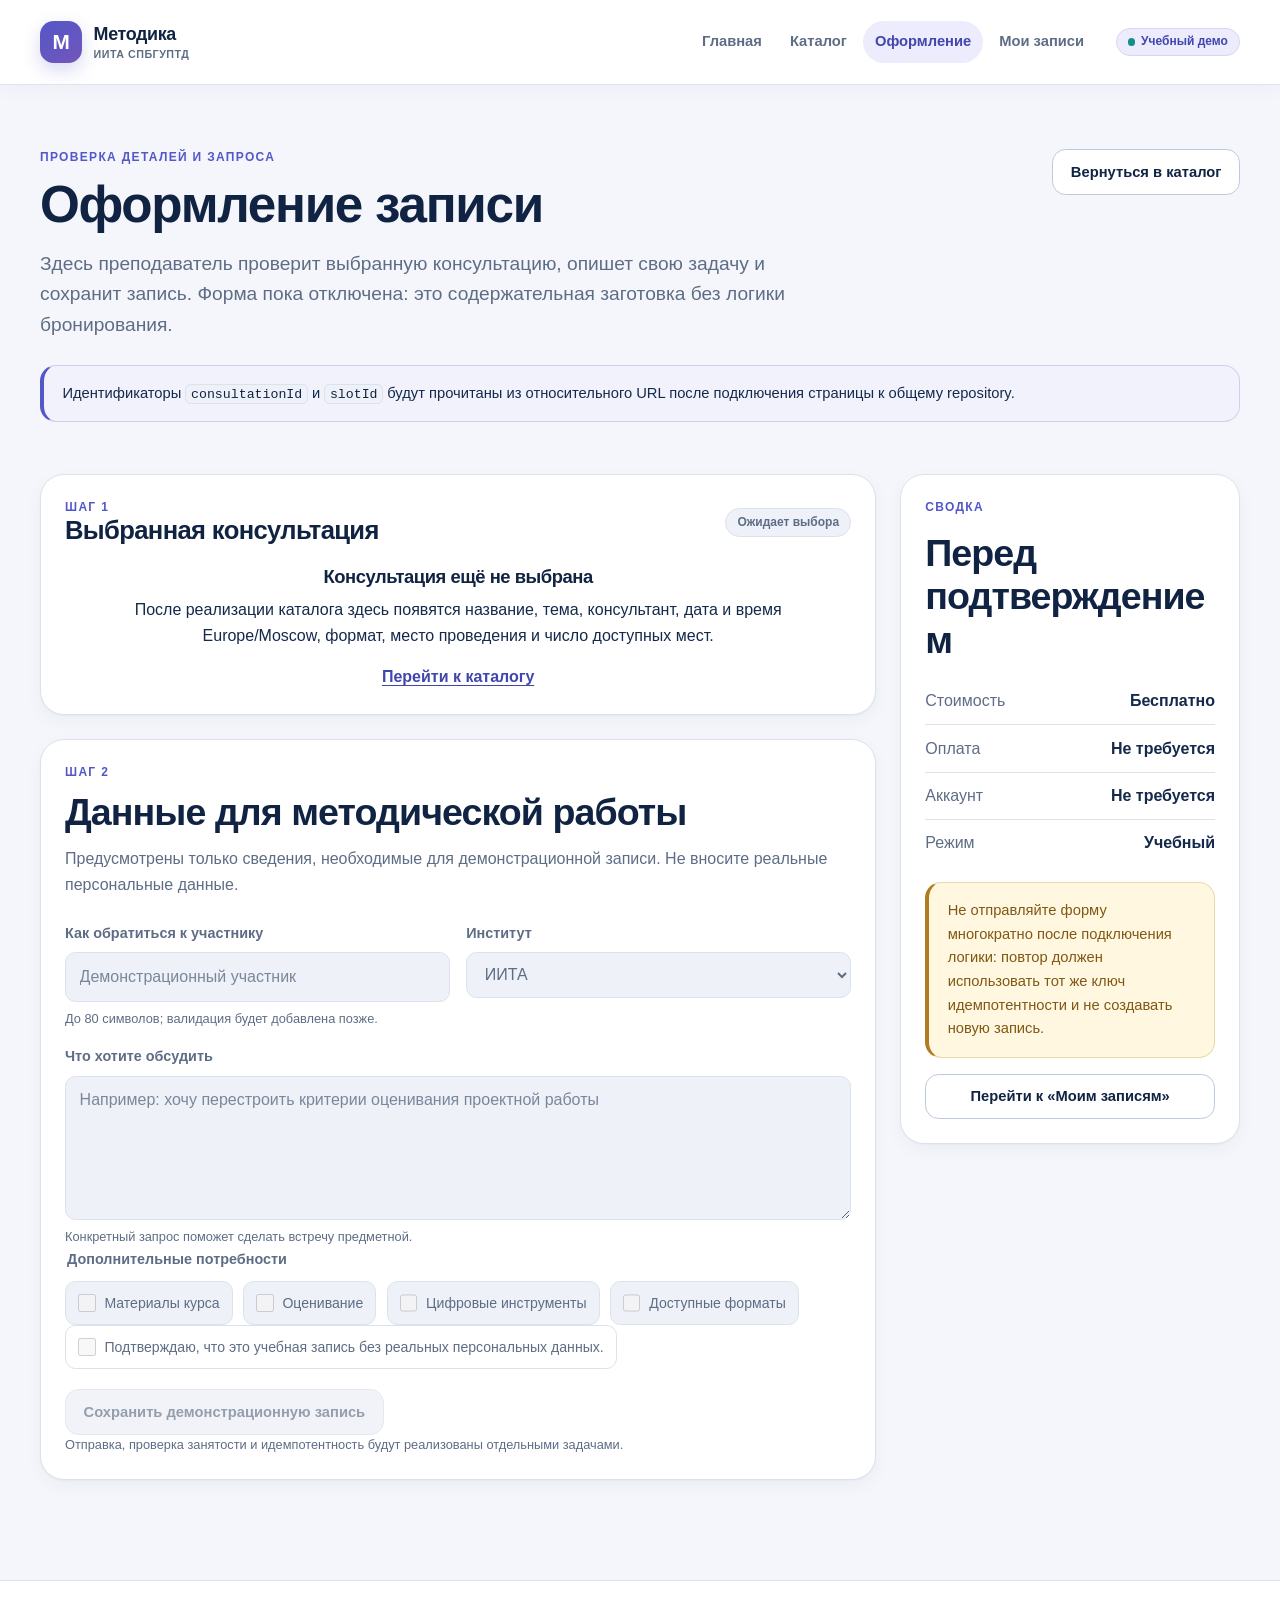
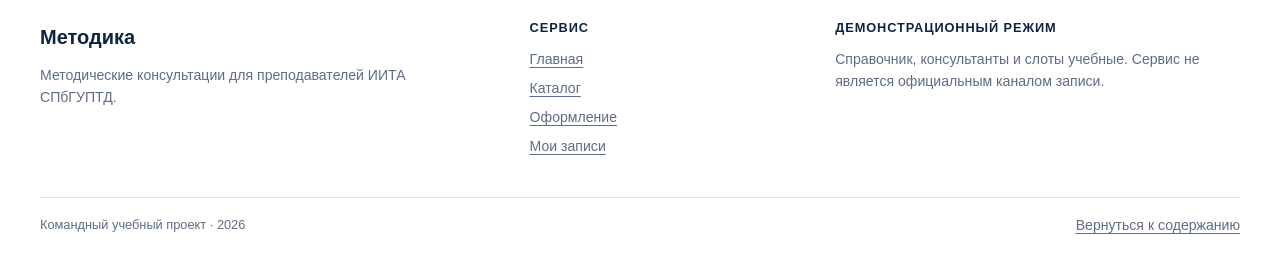
==== docs/booking.html @ cce5e667 "chore: add team project scaffold" ====
<!doctype html>
<html lang="ru">
<head>
  <meta charset="utf-8">
  <meta name="viewport" content="width=device-width, initial-scale=1">
  <meta name="color-scheme" content="light">
  <meta name="theme-color" content="#f4f6fb">
  <meta name="description" content="Заготовка оформления записи на методическую консультацию ИИТА СПбГУПТД.">
  <title>Оформление записи — Методика</title>
  <link rel="stylesheet" href="./assets/css/common.css">
  <script type="module" src="./assets/js/components.js"></script>
</head>
<body data-page="booking">
  <a class="skip-link" href="#main-content">Перейти к содержанию</a>

  <header class="site-header" data-site-header>
    <div class="container header-inner">
      <a class="brand" href="./index.html" aria-label="Методика — главная">
        <span class="brand-mark" aria-hidden="true">М</span>
        <span class="brand-copy">
          <span class="brand-name">Методика</span>
          <span class="brand-subtitle">ИИТА СПбГУПТД</span>
        </span>
      </a>
      <nav class="site-nav" id="site-navigation" aria-label="Основная навигация" data-site-nav>
        <a href="./index.html" data-page-link="home">Главная</a>
        <a href="./catalog.html" data-page-link="catalog">Каталог</a>
        <a href="./booking.html" data-page-link="booking">Оформление</a>
        <a href="./orders.html" data-page-link="orders">Мои записи</a>
      </nav>
      <span class="badge badge-mode" data-mode-badge>Учебный демо</span>
      <button class="nav-toggle" type="button" aria-expanded="false" aria-controls="site-navigation" data-nav-toggle>
        <span class="nav-toggle-icon" aria-hidden="true"><span></span><span></span><span></span></span>
        <span>Меню</span>
      </button>
    </div>
  </header>

  <main class="page-main" id="main-content" tabindex="-1">
    <section class="page-intro container">
      <div>
        <p class="eyebrow">Проверка деталей и запроса</p>
        <h1>Оформление записи</h1>
        <p class="page-lead">Здесь преподаватель проверит выбранную консультацию, опишет свою задачу и сохранит запись. Форма пока отключена: это содержательная заготовка без логики бронирования.</p>
      </div>
      <a class="button button-secondary" href="./catalog.html">Вернуться в каталог</a>
    </section>

    <div class="container">
      <div class="alert alert-info" id="booking-feedback" data-booking-feedback role="status">
        Идентификаторы <code>consultationId</code> и <code>slotId</code> будут прочитаны из относительного URL после подключения страницы к общему repository.
      </div>
    </div>

    <div class="section container booking-layout">
      <div class="booking-main">
        <section class="card form-section" aria-labelledby="selection-title">
          <div class="section-heading compact">
            <div>
              <p class="eyebrow">Шаг 1</p>
              <h2 id="selection-title">Выбранная консультация</h2>
            </div>
            <span class="badge badge-neutral">Ожидает выбора</span>
          </div>
          <div id="booking-selection" data-booking-selection>
            <div class="empty-state">
              <h3>Консультация ещё не выбрана</h3>
              <p>После реализации каталога здесь появятся название, тема, консультант, дата и время Europe/Moscow, формат, место проведения и число доступных мест.</p>
              <a class="text-link" href="./catalog.html">Перейти к каталогу</a>
            </div>
          </div>
          <div class="alert alert-error" id="booking-selection-error" data-booking-selection-error role="alert" hidden>
            Выбранная консультация или слот не найдены. Здесь появится понятное сообщение и ссылка на повторный выбор.
          </div>
        </section>

        <section class="card form-section" aria-labelledby="details-title">
          <p class="eyebrow">Шаг 2</p>
          <h2 id="details-title">Данные для методической работы</h2>
          <p class="text-muted">Предусмотрены только сведения, необходимые для демонстрационной записи. Не вносите реальные персональные данные.</p>
          <form id="booking-form" data-booking-form aria-describedby="booking-form-note">
            <fieldset disabled>
              <legend class="visually-hidden">Будущая форма записи</legend>
              <div class="form-grid">
                <div class="field">
                  <label for="booking-display-name">Как обратиться к участнику</label>
                  <input id="booking-display-name" name="displayName" type="text" maxlength="80" autocomplete="name" placeholder="Демонстрационный участник">
                  <p class="field-hint">До 80 символов; валидация будет добавлена позже.</p>
                </div>
                <div class="field">
                  <label for="booking-institute">Институт</label>
                  <select id="booking-institute" name="instituteId">
                    <option value="iita">ИИТА</option>
                  </select>
                </div>
                <div class="field field-wide">
                  <label for="booking-need">Что хотите обсудить</label>
                  <textarea id="booking-need" name="need" rows="5" maxlength="1000" placeholder="Например: хочу перестроить критерии оценивания проектной работы"></textarea>
                  <p class="field-hint">Конкретный запрос поможет сделать встречу предметной.</p>
                </div>
              </div>
              <fieldset class="choice-group">
                <legend>Дополнительные потребности</legend>
                <label class="choice"><input type="checkbox" name="needTags" value="materials"> <span>Материалы курса</span></label>
                <label class="choice"><input type="checkbox" name="needTags" value="assessment"> <span>Оценивание</span></label>
                <label class="choice"><input type="checkbox" name="needTags" value="digital-tools"> <span>Цифровые инструменты</span></label>
                <label class="choice"><input type="checkbox" name="needTags" value="accessibility"> <span>Доступные форматы</span></label>
              </fieldset>
              <label class="choice consent-choice"><input type="checkbox" name="demoConfirmed" required> <span>Подтверждаю, что это учебная запись без реальных персональных данных.</span></label>
              <button class="button button-primary" type="submit">Сохранить демонстрационную запись</button>
            </fieldset>
          </form>
          <p class="form-note" id="booking-form-note">Отправка, проверка занятости и идемпотентность будут реализованы отдельными задачами.</p>
        </section>
      </div>

      <aside class="booking-aside" aria-labelledby="summary-title">
        <section class="card summary-card">
          <p class="eyebrow">Сводка</p>
          <h2 id="summary-title">Перед подтверждением</h2>
          <div id="booking-summary" data-booking-summary>
            <dl class="summary-list">
              <div><dt>Стоимость</dt><dd>Бесплатно</dd></div>
              <div><dt>Оплата</dt><dd>Не требуется</dd></div>
              <div><dt>Аккаунт</dt><dd>Не требуется</dd></div>
              <div><dt>Режим</dt><dd>Учебный</dd></div>
            </dl>
          </div>
          <div class="alert alert-warning">
            Не отправляйте форму многократно после подключения логики: повтор должен использовать тот же ключ идемпотентности и не создавать новую запись.
          </div>
          <a class="button button-secondary button-block" href="./orders.html">Перейти к «Моим записям»</a>
        </section>
      </aside>
    </div>
  </main>

  <footer class="site-footer" data-site-footer>
    <div class="container footer-grid">
      <div>
        <a class="footer-brand" href="./index.html">Методика</a>
        <p>Методические консультации для преподавателей ИИТА СПбГУПТД.</p>
      </div>
      <div>
        <h2 class="footer-heading">Сервис</h2>
        <nav class="footer-nav" aria-label="Навигация в подвале">
          <a href="./index.html">Главная</a>
          <a href="./catalog.html">Каталог</a>
          <a href="./booking.html">Оформление</a>
          <a href="./orders.html">Мои записи</a>
        </nav>
      </div>
      <div>
        <h2 class="footer-heading">Демонстрационный режим</h2>
        <p>Справочник, консультанты и слоты учебные. Сервис не является официальным каналом записи.</p>
      </div>
    </div>
    <div class="container footer-bottom">
      <p>Командный учебный проект · 2026</p>
      <a href="#main-content">Вернуться к содержанию</a>
    </div>
  </footer>
</body>
</html>
---- docs/assets/css/common.css ----
:root {
  color-scheme: light;
  --color-page: #f4f6fb;
  --color-surface: #ffffff;
  --color-surface-soft: #eef1f8;
  --color-surface-accent: #e9f8f6;
  --color-text: #14294b;
  --color-heading: #102342;
  --color-muted: #5e6d85;
  --color-border: #dbe2ee;
  --color-border-strong: #bdc9dc;
  --color-primary: #5357c8;
  --color-primary-hover: #4146ad;
  --color-primary-soft: #ececfd;
  --color-accent: #138f8a;
  --color-accent-hover: #0c746f;
  --color-accent-soft: #e1f5f2;
  --color-danger: #b63850;
  --color-danger-soft: #fff0f3;
  --color-warning: #805815;
  --color-warning-soft: #fff7df;
  --color-success: #26734d;
  --color-success-soft: #e9f7ef;
  --shadow-sm: 0 1px 2px rgb(20 41 75 / 0.04), 0 6px 18px rgb(20 41 75 / 0.04);
  --shadow-md: 0 18px 48px rgb(20 41 75 / 0.09);
  --radius-sm: 0.65rem;
  --radius-md: 1rem;
  --radius-lg: 1.5rem;
  --radius-pill: 999px;
  --container: 75rem;
  --font-body: -apple-system, BlinkMacSystemFont, "Segoe UI", Roboto, Helvetica, Arial, sans-serif;
  --transition: 160ms ease;
}

*,
*::before,
*::after {
  box-sizing: border-box;
}

html {
  min-width: 20rem;
  scroll-behavior: smooth;
  scroll-padding-top: 7rem;
}

body {
  min-width: 20rem;
  min-height: 100vh;
  margin: 0;
  background: var(--color-page);
  color: var(--color-text);
  font-family: var(--font-body);
  font-size: 1rem;
  line-height: 1.6;
  text-rendering: optimizeLegibility;
  -webkit-font-smoothing: antialiased;
}

body,
input,
select,
textarea,
button {
  font-family: var(--font-body);
}

img,
svg {
  display: block;
  max-width: 100%;
}

button,
input,
select,
textarea {
  font: inherit;
}

button,
a,
input,
select,
textarea {
  -webkit-tap-highlight-color: transparent;
}

a {
  color: var(--color-primary-hover);
  text-decoration-thickness: 0.08em;
  text-underline-offset: 0.2em;
}

a:hover {
  color: var(--color-accent-hover);
}

button {
  cursor: pointer;
}

button:disabled,
fieldset:disabled button,
fieldset:disabled input,
fieldset:disabled select,
fieldset:disabled textarea,
select:disabled {
  cursor: not-allowed;
}

fieldset:disabled,
fieldset:disabled label,
fieldset:disabled legend {
  color: var(--color-muted);
}

h1,
h2,
h3,
p,
ul,
ol,
dl,
dd {
  margin-top: 0;
}

h1,
h2,
h3 {
  color: var(--color-heading);
  font-weight: 760;
  line-height: 1.15;
  letter-spacing: -0.025em;
  overflow-wrap: anywhere;
}

h1 {
  margin-bottom: 1.25rem;
  font-size: clamp(2.15rem, 5vw, 4.65rem);
}

h2 {
  margin-bottom: 1rem;
  font-size: clamp(1.55rem, 3vw, 2.35rem);
}

h3 {
  margin-bottom: 0.65rem;
  font-size: 1.15rem;
}

p:last-child,
ul:last-child,
ol:last-child,
dl:last-child {
  margin-bottom: 0;
}

code {
  padding: 0.12em 0.35em;
  border: 1px solid var(--color-border);
  border-radius: 0.35rem;
  background: var(--color-surface-soft);
  color: var(--color-heading);
  font-size: 0.9em;
  overflow-wrap: anywhere;
}

[hidden] {
  display: none !important;
}

:focus-visible {
  outline: 3px solid var(--color-accent);
  outline-offset: 3px;
}

::selection {
  background: #d8d9fb;
  color: var(--color-heading);
}

.container {
  width: min(calc(100% - 2rem), var(--container));
  margin-inline: auto;
}

.page-main {
  min-height: 65vh;
  padding-top: 2rem;
}

.section {
  padding-block: 3.25rem;
}

.section-muted {
  margin-block: 1.5rem;
  border-block: 1px solid var(--color-border);
  background: var(--color-surface-soft);
}

.section-heading {
  display: flex;
  align-items: end;
  justify-content: space-between;
  gap: 1.5rem;
  margin-bottom: 1.75rem;
}

.section-heading h2,
.section-heading p {
  margin-bottom: 0;
}

.section-heading.compact {
  align-items: center;
  margin-bottom: 1.25rem;
}

.section-heading.compact h2 {
  font-size: clamp(1.4rem, 2vw, 1.8rem);
}

.eyebrow {
  margin-bottom: 0.65rem;
  color: var(--color-primary);
  font-size: 0.75rem;
  font-weight: 800;
  letter-spacing: 0.11em;
  line-height: 1.4;
  text-transform: uppercase;
}

.text-muted {
  color: var(--color-muted);
}

.text-small {
  font-size: 0.875rem;
}

.text-link {
  flex: none;
  font-weight: 700;
}

.visually-hidden {
  position: absolute !important;
  width: 1px !important;
  height: 1px !important;
  padding: 0 !important;
  margin: -1px !important;
  overflow: hidden !important;
  clip: rect(0, 0, 0, 0) !important;
  white-space: nowrap !important;
  border: 0 !important;
}

.skip-link {
  position: fixed;
  z-index: 1000;
  top: 0.75rem;
  left: 0.75rem;
  padding: 0.75rem 1rem;
  border-radius: var(--radius-sm);
  background: var(--color-heading);
  color: #ffffff;
  font-weight: 700;
  transform: translateY(-180%);
  transition: transform var(--transition);
}

.skip-link:focus {
  color: #ffffff;
  transform: translateY(0);
}

.site-header {
  position: sticky;
  z-index: 100;
  top: 0;
  border-bottom: 1px solid rgb(219 226 238 / 0.9);
  background: rgb(255 255 255 / 0.94);
  box-shadow: 0 4px 20px rgb(20 41 75 / 0.035);
  backdrop-filter: blur(16px);
}

.header-inner {
  display: flex;
  min-height: 5.25rem;
  align-items: center;
  gap: 1.25rem;
}

.brand {
  display: inline-flex;
  flex: none;
  align-items: center;
  gap: 0.7rem;
  color: var(--color-heading);
  text-decoration: none;
}

.brand:hover {
  color: var(--color-primary);
}

.brand-mark {
  display: grid;
  width: 2.65rem;
  height: 2.65rem;
  flex: none;
  place-items: center;
  border-radius: 0.85rem;
  background: linear-gradient(145deg, var(--color-primary), #7256bb);
  box-shadow: 0 7px 18px rgb(83 87 200 / 0.23);
  color: #ffffff;
  font-size: 1.3rem;
  font-weight: 850;
}

.brand-copy {
  display: grid;
  line-height: 1.15;
}

.brand-name {
  font-size: 1.12rem;
  font-weight: 800;
  letter-spacing: -0.02em;
}

.brand-subtitle {
  margin-top: 0.25rem;
  color: var(--color-muted);
  font-size: 0.67rem;
  font-weight: 650;
  letter-spacing: 0.045em;
  text-transform: uppercase;
}

.site-nav {
  display: flex;
  align-items: center;
  justify-content: center;
  gap: 0.25rem;
  margin-left: auto;
}

.site-nav a {
  padding: 0.55rem 0.75rem;
  border-radius: var(--radius-pill);
  color: var(--color-muted);
  font-size: 0.92rem;
  font-weight: 650;
  text-decoration: none;
  transition: background-color var(--transition), color var(--transition);
}

.site-nav a:hover {
  background: var(--color-surface-soft);
  color: var(--color-heading);
}

.site-nav a.is-active,
.site-nav a[aria-current="page"] {
  background: var(--color-primary-soft);
  color: var(--color-primary-hover);
}

.nav-toggle {
  display: none;
  min-height: 2.75rem;
  align-items: center;
  justify-content: center;
  gap: 0.5rem;
  padding: 0.55rem 0.8rem;
  border: 1px solid var(--color-border);
  border-radius: var(--radius-pill);
  background: var(--color-surface);
  color: var(--color-heading);
  font-size: 0.85rem;
  font-weight: 700;
}

.nav-toggle:hover {
  border-color: var(--color-primary);
  background: var(--color-primary-soft);
}

.nav-toggle-icon {
  display: grid;
  width: 1rem;
  gap: 0.2rem;
}

.nav-toggle-icon span {
  display: block;
  height: 2px;
  border-radius: 2px;
  background: currentColor;
}

.badge,
.tag {
  display: inline-flex;
  max-width: 100%;
  align-items: center;
  justify-content: center;
  gap: 0.35rem;
  padding: 0.35rem 0.7rem;
  border: 1px solid transparent;
  border-radius: var(--radius-pill);
  font-size: 0.75rem;
  font-weight: 750;
  line-height: 1.3;
  overflow-wrap: anywhere;
}

.badge-mode {
  flex: none;
  border-color: #d6d5f8;
  background: var(--color-primary-soft);
  color: var(--color-primary-hover);
}

.badge-mode::before {
  width: 0.45rem;
  height: 0.45rem;
  flex: none;
  border-radius: 50%;
  background: var(--color-accent);
  content: "";
}

.badge-accent {
  border-color: #c4e9e3;
  background: var(--color-accent-soft);
  color: var(--color-accent-hover);
}

.badge-neutral {
  border-color: var(--color-border);
  background: var(--color-surface-soft);
  color: var(--color-muted);
}

.badge-success {
  border-color: #c7ead6;
  background: var(--color-success-soft);
  color: var(--color-success);
}

.badge-danger {
  border-color: #f0ccd5;
  background: var(--color-danger-soft);
  color: var(--color-danger);
}

.tag-list {
  display: flex;
  flex-wrap: wrap;
  align-content: center;
  gap: 0.6rem;
}

.tag {
  border-color: var(--color-border);
  background: var(--color-surface-soft);
  color: var(--color-text);
}

.card {
  min-width: 0;
  padding: 1.5rem;
  border: 1px solid var(--color-border);
  border-radius: var(--radius-lg);
  background: var(--color-surface);
  box-shadow: var(--shadow-sm);
}

.card-grid {
  display: grid;
  grid-template-columns: repeat(2, minmax(0, 1fr));
  gap: 1.25rem;
}

.card-grid-three {
  grid-template-columns: repeat(3, minmax(0, 1fr));
}

.topic-card {
  position: relative;
  overflow: hidden;
  transition: border-color var(--transition), box-shadow var(--transition), transform var(--transition);
}

.topic-card:hover {
  border-color: #c3c5ed;
  box-shadow: var(--shadow-md);
  transform: translateY(-3px);
}

.topic-card p {
  margin-bottom: 0;
  color: var(--color-muted);
}

.topic-number {
  display: block;
  margin-bottom: 1.25rem;
  color: var(--color-accent);
  font-size: 0.8rem;
  font-weight: 800;
  letter-spacing: 0.12em;
}

.button-row {
  display: flex;
  flex-wrap: wrap;
  gap: 0.75rem;
}

.button {
  display: inline-flex;
  min-height: 2.85rem;
  align-items: center;
  justify-content: center;
  gap: 0.5rem;
  padding: 0.7rem 1.1rem;
  border: 1px solid transparent;
  border-radius: 0.85rem;
  font-size: 0.92rem;
  font-weight: 750;
  line-height: 1.25;
  text-align: center;
  text-decoration: none;
  transition: background-color var(--transition), border-color var(--transition), box-shadow var(--transition), color var(--transition), transform var(--transition);
}

.button:not(:disabled):active {
  transform: translateY(1px);
}

.button-primary {
  border-color: var(--color-primary);
  background: var(--color-primary);
  box-shadow: 0 7px 16px rgb(83 87 200 / 0.18);
  color: #ffffff;
}

.button-primary:hover {
  border-color: var(--color-primary-hover);
  background: var(--color-primary-hover);
  color: #ffffff;
}

.button-secondary {
  border-color: var(--color-border-strong);
  background: var(--color-surface);
  color: var(--color-heading);
}

.button-secondary:hover {
  border-color: var(--color-primary);
  background: var(--color-primary-soft);
  color: var(--color-primary-hover);
}

.button-accent {
  border-color: var(--color-accent);
  background: var(--color-accent);
  color: #ffffff;
}

.button-accent:hover {
  border-color: var(--color-accent-hover);
  background: var(--color-accent-hover);
  color: #ffffff;
}

.button-danger {
  border-color: #ecc4cf;
  background: var(--color-danger-soft);
  color: var(--color-danger);
}

.button-danger:hover {
  border-color: var(--color-danger);
  background: #fbe2e8;
  color: #942a40;
}

.button-block {
  width: 100%;
}

.button:disabled,
.button[aria-disabled="true"] {
  border-color: var(--color-border);
  background: var(--color-surface-soft);
  box-shadow: none;
  color: #7b8799;
  opacity: 0.8;
}

.alert {
  padding: 1rem 1.15rem;
  border: 1px solid var(--color-border);
  border-left-width: 0.25rem;
  border-radius: var(--radius-md);
  background: var(--color-surface);
  color: var(--color-text);
  font-size: 0.92rem;
}

.alert + .alert {
  margin-top: 0.75rem;
}

.alert-info {
  border-color: #cdd0ef;
  border-left-color: var(--color-primary);
  background: #f2f2fd;
}

.alert-warning {
  border-color: #ebd9a9;
  border-left-color: #b17c20;
  background: var(--color-warning-soft);
  color: var(--color-warning);
}

.alert-error {
  border-color: #efc4cf;
  border-left-color: var(--color-danger);
  background: var(--color-danger-soft);
  color: #8f2a40;
}

.alert-success {
  border-color: #bfe1ce;
  border-left-color: var(--color-success);
  background: var(--color-success-soft);
  color: var(--color-success);
}

.field {
  display: grid;
  min-width: 0;
  align-content: start;
  gap: 0.45rem;
}

.field label,
.choice-group legend {
  color: var(--color-heading);
  font-size: 0.9rem;
  font-weight: 700;
}

.field input,
.field select,
.field textarea,
.input {
  width: 100%;
  min-width: 0;
  min-height: 2.9rem;
  padding: 0.7rem 0.85rem;
  border: 1px solid var(--color-border-strong);
  border-radius: var(--radius-sm);
  background: var(--color-surface);
  color: var(--color-text);
  transition: border-color var(--transition), box-shadow var(--transition);
}

.field textarea {
  min-height: 7.5rem;
  line-height: 1.5;
  resize: vertical;
}

.field input::placeholder,
.field textarea::placeholder {
  color: #7a879b;
  opacity: 1;
}

.field input:hover:not(:disabled),
.field select:hover:not(:disabled),
.field textarea:hover:not(:disabled) {
  border-color: var(--color-primary);
}

.field input:focus,
.field select:focus,
.field textarea:focus {
  border-color: var(--color-primary);
  box-shadow: 0 0 0 3px rgb(83 87 200 / 0.12);
}

.field input:disabled,
.field select:disabled,
.field textarea:disabled {
  border-color: var(--color-border);
  background: var(--color-surface-soft);
  color: var(--color-muted);
  opacity: 1;
}

.field [aria-invalid="true"] {
  border-color: var(--color-danger);
}

.field-error {
  margin: 0;
  color: var(--color-danger);
  font-size: 0.82rem;
  font-weight: 650;
}

.field-hint,
.form-note {
  margin: 0;
  color: var(--color-muted);
  font-size: 0.8rem;
}

.form-grid {
  display: grid;
  grid-template-columns: repeat(2, minmax(0, 1fr));
  gap: 1rem;
}

.field-wide {
  grid-column: 1 / -1;
}

.filter-panel {
  padding: 1.25rem;
}

.filter-panel > fieldset {
  display: grid;
  grid-template-columns: minmax(12rem, 1.5fr) repeat(3, minmax(9rem, 1fr));
  gap: 1rem;
  padding: 0;
  margin: 0 0 0.85rem;
  border: 0;
}

.choice-group {
  display: flex;
  flex-wrap: wrap;
  gap: 0.65rem;
  padding: 0;
  margin: 1.25rem 0;
  border: 0;
}

.choice-group legend {
  margin-bottom: 0.65rem;
}

.choice {
  display: inline-flex;
  min-height: 2.75rem;
  align-items: center;
  gap: 0.55rem;
  padding: 0.55rem 0.75rem;
  border: 1px solid var(--color-border);
  border-radius: var(--radius-sm);
  background: var(--color-surface-soft);
  color: var(--color-text);
  font-size: 0.88rem;
}

.choice:has(input:checked) {
  border-color: var(--color-primary);
  background: var(--color-primary-soft);
}

.choice input {
  width: 1.1rem;
  height: 1.1rem;
  flex: none;
  margin: 0;
  accent-color: var(--color-primary);
}

.consent-choice {
  margin-bottom: 1.25rem;
  background: var(--color-surface);
}

.empty-state {
  text-align: center;
}

.empty-state > * {
  max-width: 43rem;
  margin-inline: auto;
}

.empty-state .button,
.empty-state .badge {
  margin-top: 0.5rem;
}

.skeleton {
  position: relative;
  overflow: hidden;
  border-radius: 0.45rem;
  background: #e5eaf2;
  color: transparent;
}

.skeleton::after {
  position: absolute;
  inset: 0;
  background: linear-gradient(100deg, transparent 20%, rgb(255 255 255 / 0.7) 50%, transparent 80%);
  content: "";
  transform: translateX(-100%);
  animation: skeleton-wave 1.4s infinite;
}

.skeleton-card {
  min-height: 15rem;
}

.skeleton-line {
  width: 100%;
  height: 0.9rem;
  margin-bottom: 0.75rem;
}

.skeleton-line-short {
  width: 60%;
}

.skeleton-circle {
  width: 3rem;
  height: 3rem;
  border-radius: 50%;
}

@keyframes skeleton-wave {
  to { transform: translateX(100%); }
}

.hero {
  display: grid;
  grid-template-columns: minmax(0, 1.35fr) minmax(18rem, 0.65fr);
  align-items: center;
  gap: clamp(2rem, 6vw, 5rem);
  padding-block: clamp(2rem, 6vw, 5.25rem);
}

.hero-content h1 span {
  color: var(--color-primary);
}

.hero-lead,
.page-lead {
  max-width: 47rem;
  margin-bottom: 1.75rem;
  color: var(--color-muted);
  font-size: clamp(1.05rem, 2vw, 1.2rem);
}

.hero-points {
  display: flex;
  flex-wrap: wrap;
  gap: 0.5rem 1.25rem;
  padding: 0;
  margin: 1.5rem 0 0;
  color: var(--color-muted);
  font-size: 0.85rem;
  list-style: none;
}

.hero-points li {
  display: inline-flex;
  align-items: center;
  gap: 0.45rem;
}

.hero-points li::before {
  width: 0.45rem;
  height: 0.45rem;
  border-radius: 50%;
  background: var(--color-accent);
  content: "";
}

.hero-card {
  position: relative;
  padding: clamp(1.5rem, 3vw, 2.25rem);
  box-shadow: var(--shadow-md);
}

.hero-card::before {
  position: absolute;
  z-index: -1;
  inset: -0.75rem 0.75rem 0.75rem -0.75rem;
  border: 1px solid #d8d9f4;
  border-radius: var(--radius-lg);
  content: "";
}

.hero-card h2 {
  margin-top: 1.25rem;
  font-size: 1.65rem;
}

.hero-card > p {
  color: var(--color-muted);
}

.stat-grid {
  display: grid;
  grid-template-columns: repeat(3, minmax(0, 1fr));
  gap: 0.75rem;
  margin-block: 1.5rem;
}

.stat-grid div {
  min-width: 0;
  padding: 0.85rem 0.55rem;
  border-radius: var(--radius-md);
  background: var(--color-surface-soft);
  text-align: center;
}

.stat-grid dt {
  color: var(--color-primary);
  font-size: 1.65rem;
  font-weight: 800;
  line-height: 1.2;
}

.stat-grid dd {
  margin: 0.25rem 0 0;
  color: var(--color-muted);
  font-size: 0.75rem;
}

.steps-list {
  display: grid;
  grid-template-columns: repeat(4, minmax(0, 1fr));
  gap: 1rem;
  padding: 0;
  margin: 0;
  list-style: none;
  counter-reset: steps;
}

.steps-list p {
  margin: 0;
  color: var(--color-muted);
  font-size: 0.9rem;
}

.step-index {
  display: grid;
  width: 2.25rem;
  height: 2.25rem;
  place-items: center;
  margin-bottom: 1rem;
  border-radius: 50%;
  background: var(--color-primary-soft);
  color: var(--color-primary);
  font-size: 0.85rem;
  font-weight: 800;
}

.split-panel {
  display: grid;
  grid-template-columns: repeat(2, minmax(0, 1fr));
  align-items: start;
  gap: 2rem;
}

.page-intro {
  display: flex;
  align-items: start;
  justify-content: space-between;
  gap: 2rem;
  padding-block: 2rem 1.5rem;
}

.page-intro h1 {
  margin-bottom: 0.85rem;
  font-size: clamp(2.1rem, 4vw, 3.6rem);
}

.page-intro .page-lead {
  margin-bottom: 0;
}

.booking-layout {
  display: grid;
  grid-template-columns: minmax(0, 1.6fr) minmax(17rem, 0.65fr);
  align-items: start;
  gap: 1.5rem;
}

.booking-main {
  display: grid;
  gap: 1.5rem;
}

.booking-aside {
  position: sticky;
  top: 7rem;
}

.form-section > h2 {
  margin-bottom: 0.75rem;
}

.form-section form {
  margin-top: 1.5rem;
}

.form-section fieldset {
  padding: 0;
  margin: 0;
  border: 0;
}

.summary-card {
  display: grid;
  gap: 1rem;
}

.summary-card > * {
  margin-bottom: 0;
}

.summary-list {
  margin: 0;
}

.summary-list div {
  display: flex;
  justify-content: space-between;
  gap: 1rem;
  padding-block: 0.65rem;
  border-bottom: 1px solid var(--color-border);
}

.summary-list div:last-child {
  border-bottom: 0;
}

.summary-list dt {
  color: var(--color-muted);
}

.summary-list dd {
  margin: 0;
  font-weight: 700;
  text-align: right;
}

.order-toolbar {
  display: flex;
  align-items: end;
  justify-content: space-between;
  gap: 1rem;
  margin-bottom: 1.25rem;
  padding: 1rem 1.25rem;
}

.order-toolbar .field {
  width: min(100%, 18rem);
}

.orders-list {
  display: grid;
  gap: 1rem;
}

.order-card {
  display: flex;
  align-items: center;
  justify-content: space-between;
  gap: 1.5rem;
}

.order-card-template {
  margin-top: 1rem;
  border-style: dashed;
  background: rgb(255 255 255 / 0.6);
  box-shadow: none;
}

.order-card p {
  margin-bottom: 0.5rem;
}

.order-actions {
  display: flex;
  flex: none;
  flex-wrap: wrap;
  gap: 0.65rem;
}

.compact-list {
  display: grid;
  gap: 0.75rem;
  padding-left: 1.25rem;
  margin-bottom: 0;
}

.site-footer {
  margin-top: 3rem;
  border-top: 1px solid var(--color-border);
  background: var(--color-surface);
  color: var(--color-muted);
}

.footer-grid {
  display: grid;
  grid-template-columns: 1.2fr 0.7fr 1.1fr;
  gap: 3rem;
  padding-block: 2.5rem;
}

.footer-grid p {
  max-width: 28rem;
  margin: 0.65rem 0 0;
  font-size: 0.88rem;
}

.footer-brand {
  color: var(--color-heading);
  font-size: 1.25rem;
  font-weight: 800;
  text-decoration: none;
}

.footer-heading {
  margin-bottom: 0.75rem;
  color: var(--color-heading);
  font-size: 0.8rem;
  letter-spacing: 0.07em;
  text-transform: uppercase;
}

.footer-nav {
  display: grid;
  justify-items: start;
  gap: 0.4rem;
}

.footer-nav a,
.footer-bottom a {
  color: var(--color-muted);
  font-size: 0.88rem;
}

.footer-nav a:hover,
.footer-bottom a:hover {
  color: var(--color-primary);
}

.footer-bottom {
  display: flex;
  align-items: center;
  justify-content: space-between;
  gap: 1rem;
  padding-block: 1rem;
  border-top: 1px solid var(--color-border);
}

.footer-bottom p {
  margin: 0;
  font-size: 0.8rem;
}

@media (max-width: 68rem) {
  .header-inner {
    gap: 0.75rem;
  }

  .site-nav a {
    padding-inline: 0.55rem;
    font-size: 0.85rem;
  }

  .badge-mode {
    font-size: 0.68rem;
  }

  .filter-panel > fieldset {
    grid-template-columns: repeat(2, minmax(0, 1fr));
  }

  .steps-list {
    grid-template-columns: repeat(2, minmax(0, 1fr));
  }
}

@media (max-width: 56rem) {
  .hero {
    grid-template-columns: 1fr;
    gap: 2.5rem;
  }

  .hero-content {
    max-width: 47rem;
  }

  .hero-card {
    max-width: 38rem;
  }

  .card-grid-three {
    grid-template-columns: repeat(2, minmax(0, 1fr));
  }

  .booking-layout {
    grid-template-columns: 1fr;
  }

  .booking-aside {
    position: static;
  }

  .footer-grid {
    grid-template-columns: 1fr 1fr;
    gap: 2rem;
  }

  .footer-grid > :last-child {
    grid-column: 1 / -1;
  }
}

@media (max-width: 47.5rem) {
  html {
    scroll-padding-top: 6rem;
  }

  .page-main {
    padding-top: 1rem;
  }

  .header-inner {
    display: grid;
    grid-template-columns: minmax(0, 1fr) auto auto;
    min-height: 4.75rem;
    padding-block: 0.65rem;
  }

  .has-js .nav-toggle {
    display: inline-flex;
  }

  .site-nav {
    grid-column: 1 / -1;
    grid-row: 2;
    flex-wrap: wrap;
    justify-content: flex-start;
    width: 100%;
    margin: 0;
    padding-top: 0.45rem;
  }

  .has-js .site-nav {
    display: none;
  }

  .has-js .site-nav[data-open="true"] {
    display: flex;
  }

  .site-nav a {
    flex: 1 1 auto;
    text-align: center;
  }

  .badge-mode {
    justify-self: end;
  }

  .section {
    padding-block: 2.25rem;
  }

  .section-heading,
  .page-intro {
    align-items: start;
    flex-direction: column;
    gap: 1rem;
  }

  .split-panel {
    grid-template-columns: 1fr;
    gap: 1.25rem;
  }

  .order-card {
    align-items: stretch;
    flex-direction: column;
  }

  .order-actions .button {
    flex: 1 1 auto;
  }
}

@media (max-width: 35rem) {
  .container {
    width: min(calc(100% - 1.25rem), var(--container));
  }

  .brand-subtitle {
    display: none;
  }

  .brand-mark {
    width: 2.4rem;
    height: 2.4rem;
  }

  .header-inner {
    column-gap: 0.5rem;
  }

  .badge-mode {
    max-width: 8.5rem;
    padding-inline: 0.55rem;
    text-align: center;
  }

  .nav-toggle {
    padding-inline: 0.65rem;
  }

  .nav-toggle > span:last-child {
    display: none;
  }

  .site-nav {
    display: grid;
    grid-template-columns: repeat(2, minmax(0, 1fr));
  }

  .has-js .site-nav[data-open="true"] {
    display: grid;
  }

  .hero {
    padding-block: 1.5rem 2.5rem;
  }

  .hero h1 {
    font-size: clamp(2rem, 12vw, 3.1rem);
  }

  .hero-card::before {
    display: none;
  }

  .button-row,
  .button-row .button {
    width: 100%;
  }

  .card-grid,
  .card-grid-three,
  .steps-list,
  .form-grid,
  .filter-panel > fieldset,
  .footer-grid {
    grid-template-columns: 1fr;
  }

  .card {
    padding: 1.15rem;
    border-radius: var(--radius-md);
  }

  .stat-grid {
    gap: 0.45rem;
  }

  .stat-grid div {
    padding-inline: 0.25rem;
  }

  .page-intro {
    padding-block: 1.25rem;
  }

  .page-intro .button {
    width: 100%;
  }

  .choice {
    width: 100%;
  }

  .order-toolbar,
  .footer-bottom {
    align-items: stretch;
    flex-direction: column;
  }

  .order-toolbar .field {
    width: 100%;
  }

  .order-actions {
    display: grid;
    grid-template-columns: 1fr;
  }

  .footer-grid > :last-child {
    grid-column: auto;
  }

  .footer-grid {
    gap: 1.5rem;
  }
}

@media (prefers-reduced-motion: reduce) {
  html {
    scroll-behavior: auto;
  }

  *,
  *::before,
  *::after {
    scroll-behavior: auto !important;
    animation-duration: 0.01ms !important;
    animation-iteration-count: 1 !important;
    transition-duration: 0.01ms !important;
  }

  .topic-card:hover,
  .button:not(:disabled):active {
    transform: none;
  }

  .skeleton::after {
    display: none;
  }
}
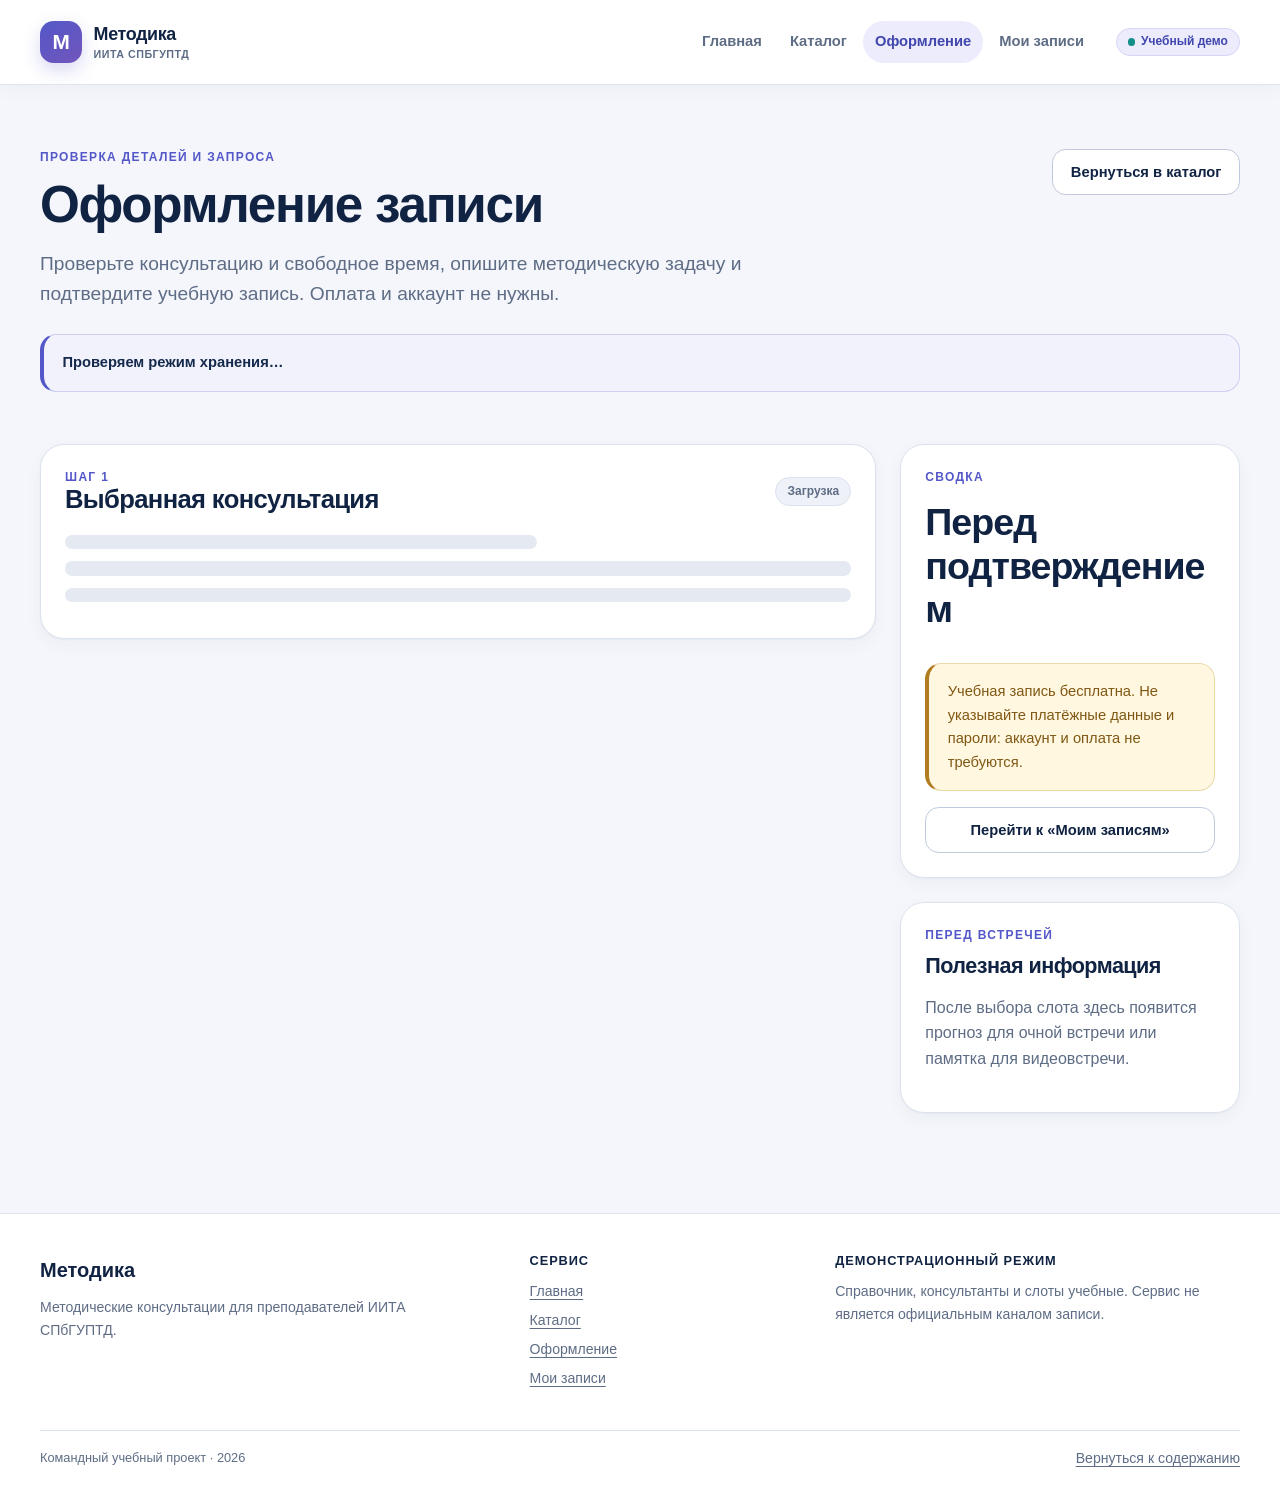
==== commit cbaba999: "feat: add complete booking flow and slot weather" ====
--- a/docs/booking.html
+++ b/docs/booking.html
@@ -5,10 +5,12 @@
   <meta name="viewport" content="width=device-width, initial-scale=1">
   <meta name="color-scheme" content="light">
   <meta name="theme-color" content="#f4f6fb">
-  <meta name="description" content="Заготовка оформления записи на методическую консультацию ИИТА СПбГУПТД.">
+  <meta name="description" content="Оформление демонстрационной записи на методическую консультацию ИИТА СПбГУПТД.">
   <title>Оформление записи — Методика</title>
   <link rel="stylesheet" href="./assets/css/common.css">
+  <link rel="stylesheet" href="./assets/css/booking.css">
   <script type="module" src="./assets/js/components.js"></script>
+  <script type="module" src="./assets/js/pages/booking.js"></script>
 </head>
 <body data-page="booking">
   <a class="skip-link" href="#main-content">Перейти к содержанию</a>
@@ -28,7 +30,7 @@
         <a href="./booking.html" data-page-link="booking">Оформление</a>
         <a href="./orders.html" data-page-link="orders">Мои записи</a>
       </nav>
-      <span class="badge badge-mode" data-mode-badge>Учебный демо</span>
+      <span class="badge badge-mode" data-mode-badge>Определяем режим…</span>
       <button class="nav-toggle" type="button" aria-expanded="false" aria-controls="site-navigation" data-nav-toggle>
         <span class="nav-toggle-icon" aria-hidden="true"><span></span><span></span><span></span></span>
         <span>Меню</span>
@@ -41,76 +43,92 @@
       <div>
         <p class="eyebrow">Проверка деталей и запроса</p>
         <h1>Оформление записи</h1>
-        <p class="page-lead">Здесь преподаватель проверит выбранную консультацию, опишет свою задачу и сохранит запись. Форма пока отключена: это содержательная заготовка без логики бронирования.</p>
+        <p class="page-lead">Проверьте консультацию и свободное время, опишите методическую задачу и подтвердите учебную запись. Оплата и аккаунт не нужны.</p>
       </div>
       <a class="button button-secondary" href="./catalog.html">Вернуться в каталог</a>
     </section>
 
-    <div class="container">
-      <div class="alert alert-info" id="booking-feedback" data-booking-feedback role="status">
-        Идентификаторы <code>consultationId</code> и <code>slotId</code> будут прочитаны из относительного URL после подключения страницы к общему repository.
-      </div>
+    <div class="container page-repository">
+      <div class="alert alert-info" data-repository-alert role="status"><strong>Проверяем режим хранения…</strong></div>
+      <div id="booking-feedback" data-booking-feedback role="status" tabindex="-1" hidden></div>
+      <noscript><p class="alert alert-warning">Для оформления записи нужен JavaScript.</p></noscript>
     </div>
 
     <div class="section container booking-layout">
       <div class="booking-main">
-        <section class="card form-section" aria-labelledby="selection-title">
+        <section class="card form-section" aria-labelledby="selection-title" data-booking-selection-section>
           <div class="section-heading compact">
             <div>
               <p class="eyebrow">Шаг 1</p>
               <h2 id="selection-title">Выбранная консультация</h2>
             </div>
-            <span class="badge badge-neutral">Ожидает выбора</span>
+            <span class="badge badge-neutral" data-booking-selection-badge>Загрузка</span>
           </div>
-          <div id="booking-selection" data-booking-selection>
-            <div class="empty-state">
-              <h3>Консультация ещё не выбрана</h3>
-              <p>После реализации каталога здесь появятся название, тема, консультант, дата и время Europe/Moscow, формат, место проведения и число доступных мест.</p>
-              <a class="text-link" href="./catalog.html">Перейти к каталогу</a>
+          <div id="booking-selection" data-booking-selection aria-busy="true">
+            <div class="booking-selection-skeleton" aria-hidden="true">
+              <div class="skeleton skeleton-line skeleton-line-short"></div>
+              <div class="skeleton skeleton-line"></div>
+              <div class="skeleton skeleton-line"></div>
             </div>
           </div>
-          <div class="alert alert-error" id="booking-selection-error" data-booking-selection-error role="alert" hidden>
-            Выбранная консультация или слот не найдены. Здесь появится понятное сообщение и ссылка на повторный выбор.
-          </div>
+          <div class="alert alert-error" id="booking-selection-error" data-booking-selection-error role="alert" hidden></div>
+          <fieldset class="slot-picker" data-slot-fieldset aria-describedby="booking-slot-hint booking-slot-error" tabindex="-1" hidden>
+            <legend>Время консультации</legend>
+            <p class="field-hint" id="booking-slot-hint">Выберите один свободный слот. До отправки записи выбор можно изменить.</p>
+            <div class="slot-options" data-slot-options></div>
+            <p class="field-error" id="booking-slot-error" data-slot-error hidden></p>
+          </fieldset>
         </section>
 
-        <section class="card form-section" aria-labelledby="details-title">
+        <section class="card confirmation-card" data-booking-confirmation aria-labelledby="confirmation-title" tabindex="-1" hidden></section>
+
+        <section class="card form-section" aria-labelledby="details-title" data-booking-details-section hidden>
           <p class="eyebrow">Шаг 2</p>
           <h2 id="details-title">Данные для методической работы</h2>
-          <p class="text-muted">Предусмотрены только сведения, необходимые для демонстрационной записи. Не вносите реальные персональные данные.</p>
-          <form id="booking-form" data-booking-form aria-describedby="booking-form-note">
-            <fieldset disabled>
-              <legend class="visually-hidden">Будущая форма записи</legend>
+          <p class="text-muted">Используйте вымышленные данные. Не вносите реальные персональные сведения, контакты или чувствительную информацию.</p>
+          <form id="booking-form" data-booking-form aria-describedby="booking-form-note" novalidate>
+            <fieldset data-booking-fields disabled>
+              <legend class="visually-hidden">Данные записи</legend>
               <div class="form-grid">
                 <div class="field">
                   <label for="booking-display-name">Как обратиться к участнику</label>
-                  <input id="booking-display-name" name="displayName" type="text" maxlength="80" autocomplete="name" placeholder="Демонстрационный участник">
-                  <p class="field-hint">До 80 символов; валидация будет добавлена позже.</p>
+                  <input id="booking-display-name" name="displayName" type="text" minlength="2" maxlength="80" autocomplete="off" placeholder="Демонстрационный участник" required aria-describedby="booking-name-hint booking-display-name-error">
+                  <p class="field-hint" id="booking-name-hint">Обязательное поле: от 2 до 80 символов после удаления пробелов по краям.</p>
+                  <p class="field-error" id="booking-display-name-error" data-field-error="displayName" hidden></p>
                 </div>
                 <div class="field">
                   <label for="booking-institute">Институт</label>
-                  <select id="booking-institute" name="instituteId">
+                  <select id="booking-institute" name="instituteId" required aria-describedby="booking-institute-hint booking-institute-error">
                     <option value="iita">ИИТА</option>
                   </select>
+                  <p class="field-hint" id="booking-institute-hint">По умолчанию выбран ИИТА; доступны все институты из общего справочника.</p>
+                  <p class="field-error" id="booking-institute-error" data-field-error="instituteId" hidden></p>
                 </div>
                 <div class="field field-wide">
-                  <label for="booking-need">Что хотите обсудить</label>
-                  <textarea id="booking-need" name="need" rows="5" maxlength="1000" placeholder="Например: хочу перестроить критерии оценивания проектной работы"></textarea>
-                  <p class="field-hint">Конкретный запрос поможет сделать встречу предметной.</p>
+                  <label for="booking-need">Какая потребность/проблема</label>
+                  <textarea id="booking-need" name="need" rows="5" minlength="10" maxlength="1000" placeholder="Например: хочу перестроить критерии оценивания проектной работы" required aria-describedby="booking-need-hint booking-need-counter booking-need-error"></textarea>
+                  <p class="field-hint" id="booking-need-hint">Обязательное поле: от 10 до 1000 символов после удаления пробелов по краям.</p>
+                  <output class="need-counter" id="booking-need-counter" data-need-counter for="booking-need">0 / 1000; минимум 10</output>
+                  <p class="field-error" id="booking-need-error" data-field-error="need" hidden></p>
                 </div>
               </div>
-              <fieldset class="choice-group">
+              <fieldset class="choice-group" data-need-tags aria-describedby="booking-need-tags-error">
                 <legend>Дополнительные потребности</legend>
                 <label class="choice"><input type="checkbox" name="needTags" value="materials"> <span>Материалы курса</span></label>
                 <label class="choice"><input type="checkbox" name="needTags" value="assessment"> <span>Оценивание</span></label>
                 <label class="choice"><input type="checkbox" name="needTags" value="digital-tools"> <span>Цифровые инструменты</span></label>
                 <label class="choice"><input type="checkbox" name="needTags" value="accessibility"> <span>Доступные форматы</span></label>
               </fieldset>
-              <label class="choice consent-choice"><input type="checkbox" name="demoConfirmed" required> <span>Подтверждаю, что это учебная запись без реальных персональных данных.</span></label>
-              <button class="button button-primary" type="submit">Сохранить демонстрационную запись</button>
+              <p class="field-error" id="booking-need-tags-error" data-field-error="needTags" hidden></p>
+              <div class="demo-confirmation">
+                <label class="choice consent-choice"><input type="checkbox" name="demoConfirmed" required aria-describedby="booking-demo-hint booking-demo-confirmed-error"> <span>Подтверждаю, что это учебная запись без реальных персональных данных.</span></label>
+                <p class="field-hint" id="booking-demo-hint">Подтверждение обязательно для создания записи.</p>
+                <p class="field-error" id="booking-demo-confirmed-error" data-field-error="demoConfirmed" hidden></p>
+              </div>
+              <button class="button button-primary" type="submit" data-booking-submit disabled>Сохранить демонстрационную запись</button>
             </fieldset>
           </form>
-          <p class="form-note" id="booking-form-note">Отправка, проверка занятости и идемпотентность будут реализованы отдельными задачами.</p>
+          <p class="form-note" id="booking-form-note">При повторной отправке неизменённой записи используется тот же UUID идемпотентности. Новый ключ для изменённого содержимого создаётся только после явного начала нового черновика.</p>
         </section>
       </div>
 
@@ -118,18 +136,23 @@
         <section class="card summary-card">
           <p class="eyebrow">Сводка</p>
           <h2 id="summary-title">Перед подтверждением</h2>
-          <div id="booking-summary" data-booking-summary>
-            <dl class="summary-list">
-              <div><dt>Стоимость</dt><dd>Бесплатно</dd></div>
-              <div><dt>Оплата</dt><dd>Не требуется</dd></div>
-              <div><dt>Аккаунт</dt><dd>Не требуется</dd></div>
-              <div><dt>Режим</dt><dd>Учебный</dd></div>
-            </dl>
+          <div id="booking-summary" data-booking-summary aria-live="polite"></div>
+          <div class="alert alert-warning">Учебная запись бесплатна. Не указывайте платёжные данные и пароли: аккаунт и оплата не требуются.</div>
+          <a class="button button-secondary button-block" href="./orders.html">Перейти к «Моим записям»</a>
+        </section>
+        <section class="card slot-extra-card" aria-labelledby="slot-extra-title">
+          <p class="eyebrow">Перед встречей</p>
+          <h2 id="slot-extra-title">Полезная информация</h2>
+          <p class="text-muted" data-slot-extra-placeholder>После выбора слота здесь появится прогноз для очной встречи или памятка для видеовстречи.</p>
+          <div data-booking-weather hidden></div>
+          <div class="online-note" data-online-note hidden>
+            <h3>Подготовка к видеовстрече</h3>
+            <ul class="compact-list">
+              <li>Проверьте камеру, микрофон и устойчивость соединения.</li>
+              <li>Подготовьте демонстрационные материалы без персональных данных.</li>
+              <li>Доступ к учебной встрече будет указан в сведениях записи.</li>
+            </ul>
           </div>
-          <div class="alert alert-warning">
-            Не отправляйте форму многократно после подключения логики: повтор должен использовать тот же ключ идемпотентности и не создавать новую запись.
-          </div>
-          <a class="button button-secondary button-block" href="./orders.html">Перейти к «Моим записям»</a>
         </section>
       </aside>
     </div>
--- a/docs/assets/css/booking.css
+++ b/docs/assets/css/booking.css
@@ -0,0 +1,359 @@
+.page-repository {
+  display: grid;
+  gap: 0.75rem;
+}
+
+.page-repository p {
+  margin: 0.55rem 0 0;
+}
+
+#booking-feedback {
+  padding: 1rem 1.15rem;
+  border: 1px solid var(--color-border);
+  border-left-width: 0.25rem;
+  border-radius: var(--radius-md);
+  background: var(--color-surface);
+  font-size: 0.92rem;
+}
+
+#booking-feedback .button-row {
+  margin-top: 0.85rem;
+}
+
+.booking-main,
+.booking-aside,
+.summary-card {
+  min-width: 0;
+}
+
+.booking-aside {
+  display: grid;
+  gap: 1.5rem;
+}
+
+.booking-selection {
+  display: grid;
+  gap: 0.8rem;
+}
+
+.booking-selection h3 {
+  margin: 0;
+  font-size: 1.5rem;
+}
+
+.booking-selection p {
+  margin: 0;
+}
+
+.booking-consultant,
+.booking-audience {
+  color: var(--color-muted);
+  font-size: 0.9rem;
+}
+
+#booking-selection-error {
+  margin-top: 1rem;
+}
+
+#booking-selection-error p {
+  margin-bottom: 0.75rem;
+}
+
+.slot-picker {
+  min-width: 0;
+  padding: 0;
+  margin: 1.5rem 0 0;
+  border: 0;
+}
+
+.slot-picker > legend {
+  padding: 0;
+  color: var(--color-heading);
+  font-size: 1rem;
+  font-weight: 750;
+}
+
+.slot-options {
+  display: grid;
+  gap: 0.75rem;
+  margin-top: 1rem;
+}
+
+.slot-option {
+  position: relative;
+  display: grid;
+  grid-template-columns: auto minmax(0, 1fr);
+  gap: 0.8rem;
+  padding: 1rem;
+  border: 1px solid var(--color-border);
+  border-radius: var(--radius-md);
+  background: var(--color-surface-soft);
+  cursor: pointer;
+}
+
+.slot-option.is-selected {
+  border-color: var(--color-primary);
+  background: var(--color-primary-soft);
+  box-shadow: inset 3px 0 0 var(--color-primary);
+}
+
+.slot-option.is-disabled {
+  cursor: not-allowed;
+  opacity: 0.76;
+}
+
+.slot-option:has(input:focus-visible) {
+  outline: 3px solid var(--color-accent);
+  outline-offset: 3px;
+}
+
+.slot-option input {
+  width: 1.2rem;
+  height: 1.2rem;
+  margin: 0.25rem 0 0;
+  accent-color: var(--color-primary);
+}
+
+.slot-option-content {
+  display: grid;
+  min-width: 0;
+  gap: 0.35rem;
+}
+
+.slot-option-content strong {
+  color: var(--color-heading);
+  overflow-wrap: anywhere;
+}
+
+.slot-option-content span {
+  color: var(--color-muted);
+  font-size: 0.85rem;
+  overflow-wrap: anywhere;
+}
+
+.slot-option-content .slot-availability {
+  color: var(--color-success);
+  font-weight: 700;
+}
+
+.slot-option.is-disabled .slot-option-content .slot-availability {
+  color: var(--color-danger);
+}
+
+.confirmation-card {
+  border-color: #bfe1ce;
+  background: var(--color-success-soft);
+}
+
+.confirmation-card h2 {
+  margin-bottom: 0.75rem;
+}
+
+.confirmation-card p {
+  overflow-wrap: anywhere;
+}
+
+.confirmation-id {
+  display: block;
+  margin-block: 0.5rem;
+  overflow-wrap: anywhere;
+}
+
+.confirmation-card .button-row {
+  margin-top: 1.25rem;
+}
+
+.need-counter {
+  color: var(--color-muted);
+  font-size: 0.8rem;
+  font-variant-numeric: tabular-nums;
+}
+
+.need-counter.is-invalid {
+  color: var(--color-danger);
+  font-weight: 700;
+}
+
+.demo-confirmation {
+  margin-bottom: 1.25rem;
+}
+
+.demo-confirmation .consent-choice {
+  margin-bottom: 0.4rem;
+}
+
+#booking-need-tags-error {
+  margin-top: -0.75rem;
+}
+
+#booking-form-note {
+  margin-top: 1rem;
+}
+
+.summary-list dd {
+  max-width: 62%;
+  overflow-wrap: anywhere;
+}
+
+.summary-placeholder {
+  margin: 0;
+  color: var(--color-muted);
+}
+
+.slot-extra-card h2 {
+  font-size: 1.35rem;
+}
+
+.weather-widget {
+  min-width: 0;
+}
+
+.weather-loading,
+.weather-error,
+.weather-info {
+  display: grid;
+  min-height: 12rem;
+  align-content: center;
+  justify-items: center;
+  text-align: center;
+}
+
+.weather-loading p,
+.weather-error p,
+.weather-info p {
+  color: var(--color-muted);
+  font-size: 0.88rem;
+}
+
+.loading-indicator {
+  width: 2.25rem;
+  height: 2.25rem;
+  margin-bottom: 1rem;
+  border: 3px solid var(--color-primary-soft);
+  border-top-color: var(--color-primary);
+  border-radius: 50%;
+  animation: booking-spin 0.8s linear infinite;
+}
+
+@keyframes booking-spin {
+  to { transform: rotate(360deg); }
+}
+
+.weather-summary {
+  display: flex;
+  flex-wrap: wrap;
+  align-items: start;
+  justify-content: space-between;
+  gap: 1rem;
+}
+
+.weather-heading h3,
+.weather-heading p {
+  margin-bottom: 0.35rem;
+}
+
+.weather-location,
+.weather-code,
+.weather-source,
+.weather-metadata {
+  color: var(--color-muted);
+  font-size: 0.78rem;
+}
+
+.weather-temperature {
+  flex: none;
+  margin: 0;
+  color: var(--color-heading);
+  font-size: 2rem;
+  font-weight: 800;
+  line-height: 1.1;
+}
+
+.weather-facts {
+  display: grid;
+  grid-template-columns: repeat(2, minmax(0, 1fr));
+  gap: 0.65rem;
+  margin-block: 1rem;
+}
+
+.weather-facts div {
+  padding: 0.75rem;
+  border-radius: var(--radius-sm);
+  background: var(--color-surface-soft);
+}
+
+.weather-facts dt {
+  color: var(--color-muted);
+  font-size: 0.75rem;
+}
+
+.weather-facts dd {
+  margin: 0.2rem 0 0;
+  font-size: 0.88rem;
+  font-weight: 700;
+}
+
+.weather-metadata {
+  display: grid;
+  gap: 0.55rem;
+}
+
+.weather-metadata p {
+  margin: 0;
+}
+
+.online-note {
+  color: var(--color-muted);
+  font-size: 0.9rem;
+}
+
+@media (max-width: 56rem) {
+  .booking-aside {
+    grid-template-columns: repeat(2, minmax(0, 1fr));
+  }
+}
+
+@media (max-width: 47.5rem) {
+  .booking-aside {
+    grid-template-columns: minmax(0, 1fr);
+  }
+}
+
+@media (max-width: 35rem) {
+  .slot-option {
+    padding: 0.85rem;
+  }
+
+  .summary-list div {
+    align-items: flex-start;
+    flex-direction: column;
+    gap: 0.2rem;
+  }
+
+  .summary-list dd {
+    max-width: 100%;
+    text-align: left;
+  }
+
+  .weather-facts {
+    grid-template-columns: minmax(0, 1fr);
+  }
+
+  #booking-feedback .button,
+  .confirmation-card .button,
+  .repository-actions,
+  .repository-actions .button,
+  #booking-selection-error .button {
+    width: 100%;
+  }
+
+  [data-booking-submit] {
+    width: 100%;
+  }
+}
+
+@media (prefers-reduced-motion: reduce) {
+  .loading-indicator {
+    animation: none;
+  }
+}
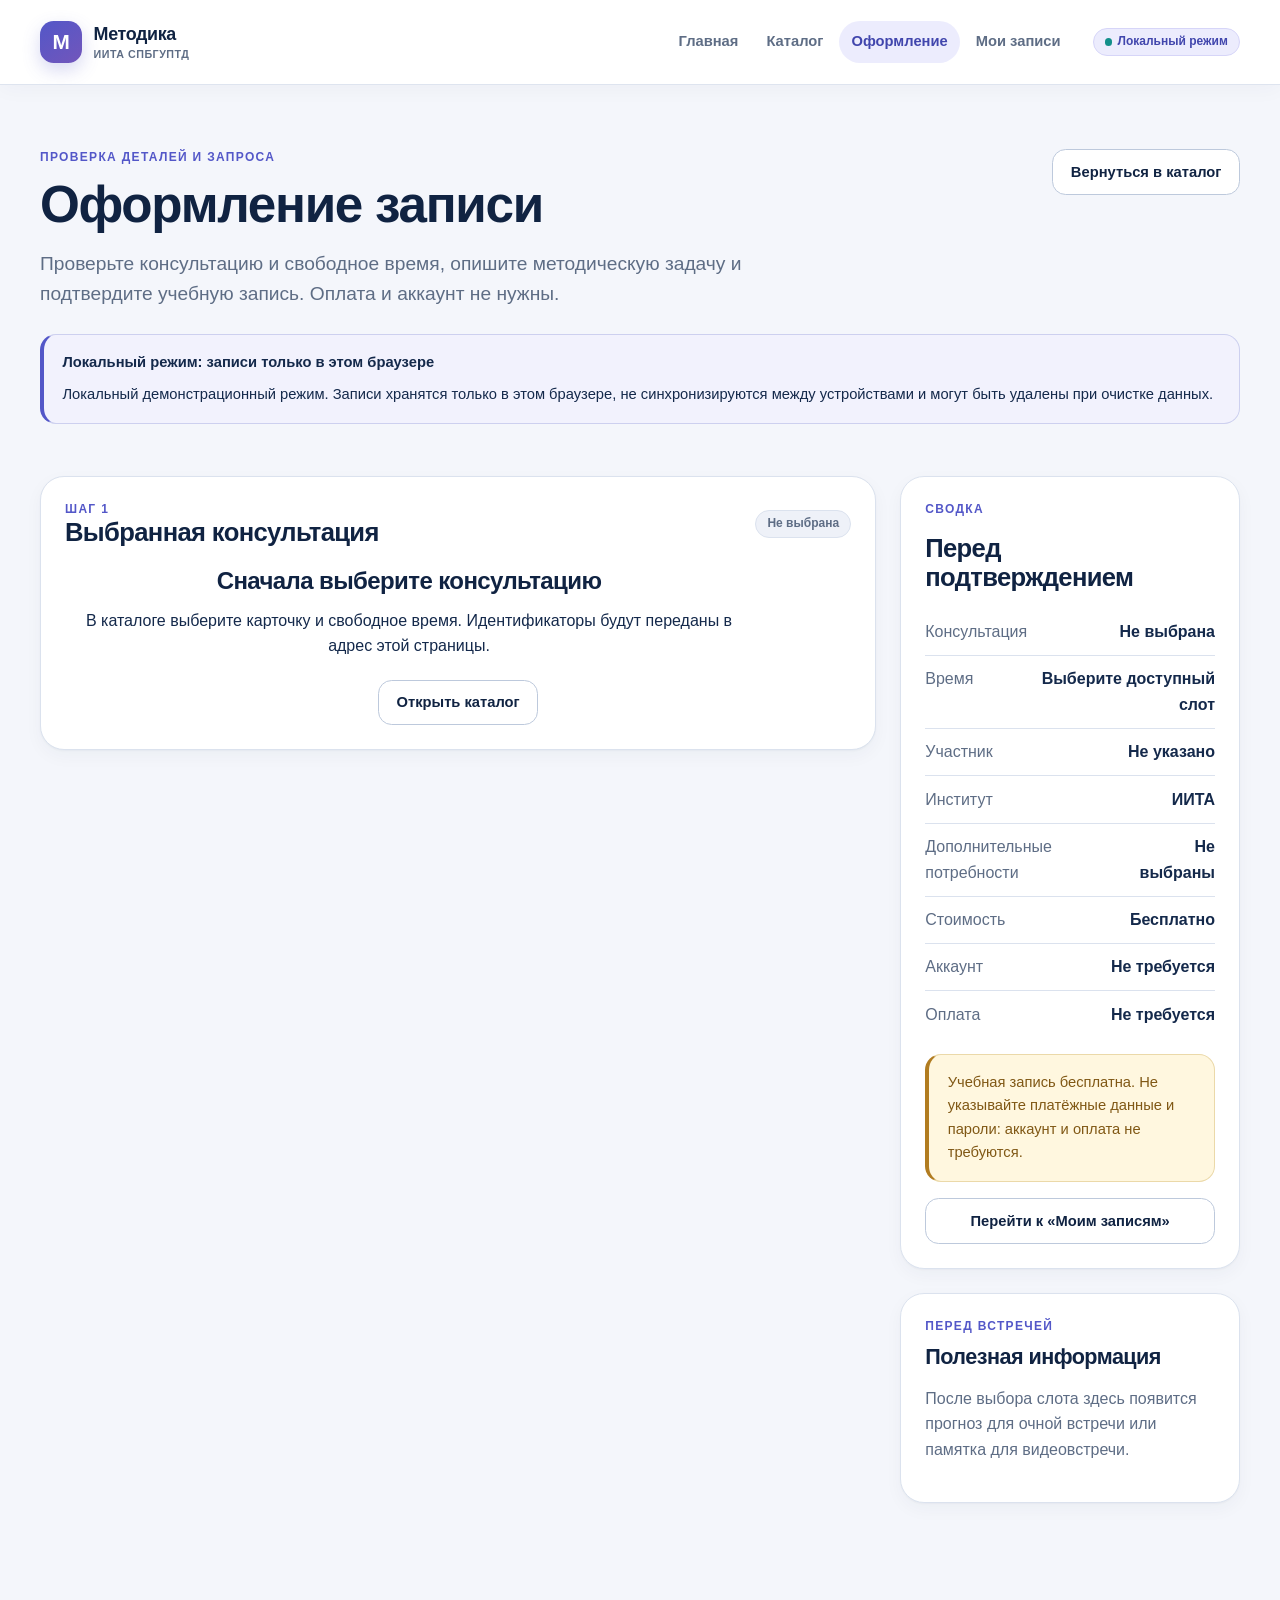
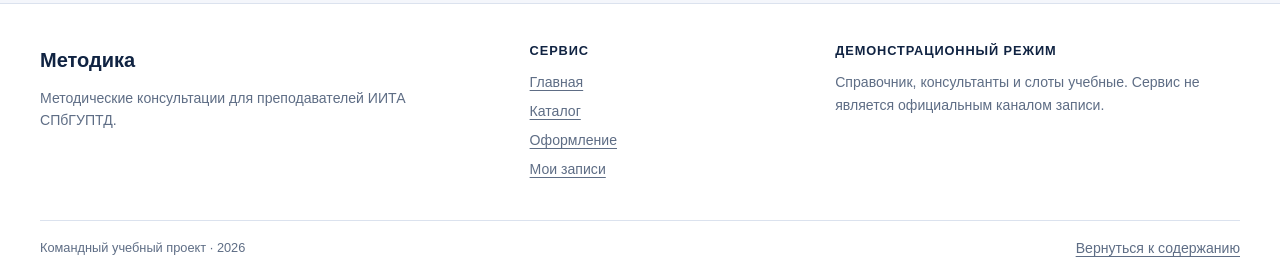
==== commit 41c45f72: "fix: preserve booking retries and confirmation states" ====
--- a/docs/booking.html
+++ b/docs/booking.html
@@ -128,7 +128,7 @@
               <button class="button button-primary" type="submit" data-booking-submit disabled>Сохранить демонстрационную запись</button>
             </fieldset>
           </form>
-          <p class="form-note" id="booking-form-note">При повторной отправке неизменённой записи используется тот же UUID идемпотентности. Новый ключ для изменённого содержимого создаётся только после явного начала нового черновика.</p>
+          <p class="form-note" id="booking-form-note">До ответа UUID и канонический черновик сохраняются в sessionStorage текущей вкладки. После обновления поля не заполняются автоматически: введите прежние значения, чтобы повторить операцию с тем же ключом. Подтверждённый успех, окончательная ошибка валидации и явный новый черновик очищают сохранение; при timeout или сетевой ошибке оно сохраняется.</p>
         </section>
       </div>
 
--- a/docs/assets/css/booking.css
+++ b/docs/assets/css/booking.css
@@ -26,6 +26,14 @@
   min-width: 0;
 }
 
+.summary-card h2 {
+  max-width: 100%;
+  font-size: clamp(1.35rem, 2vw, 1.65rem);
+  overflow-wrap: normal;
+  word-break: normal;
+  hyphens: none;
+}
+
 .booking-aside {
   display: grid;
   gap: 1.5rem;
@@ -143,6 +151,11 @@
 .confirmation-card {
   border-color: #bfe1ce;
   background: var(--color-success-soft);
+}
+
+.confirmation-card.is-cancelled {
+  border-color: #ebd9a9;
+  background: var(--color-warning-soft);
 }
 
 .confirmation-card h2 {
